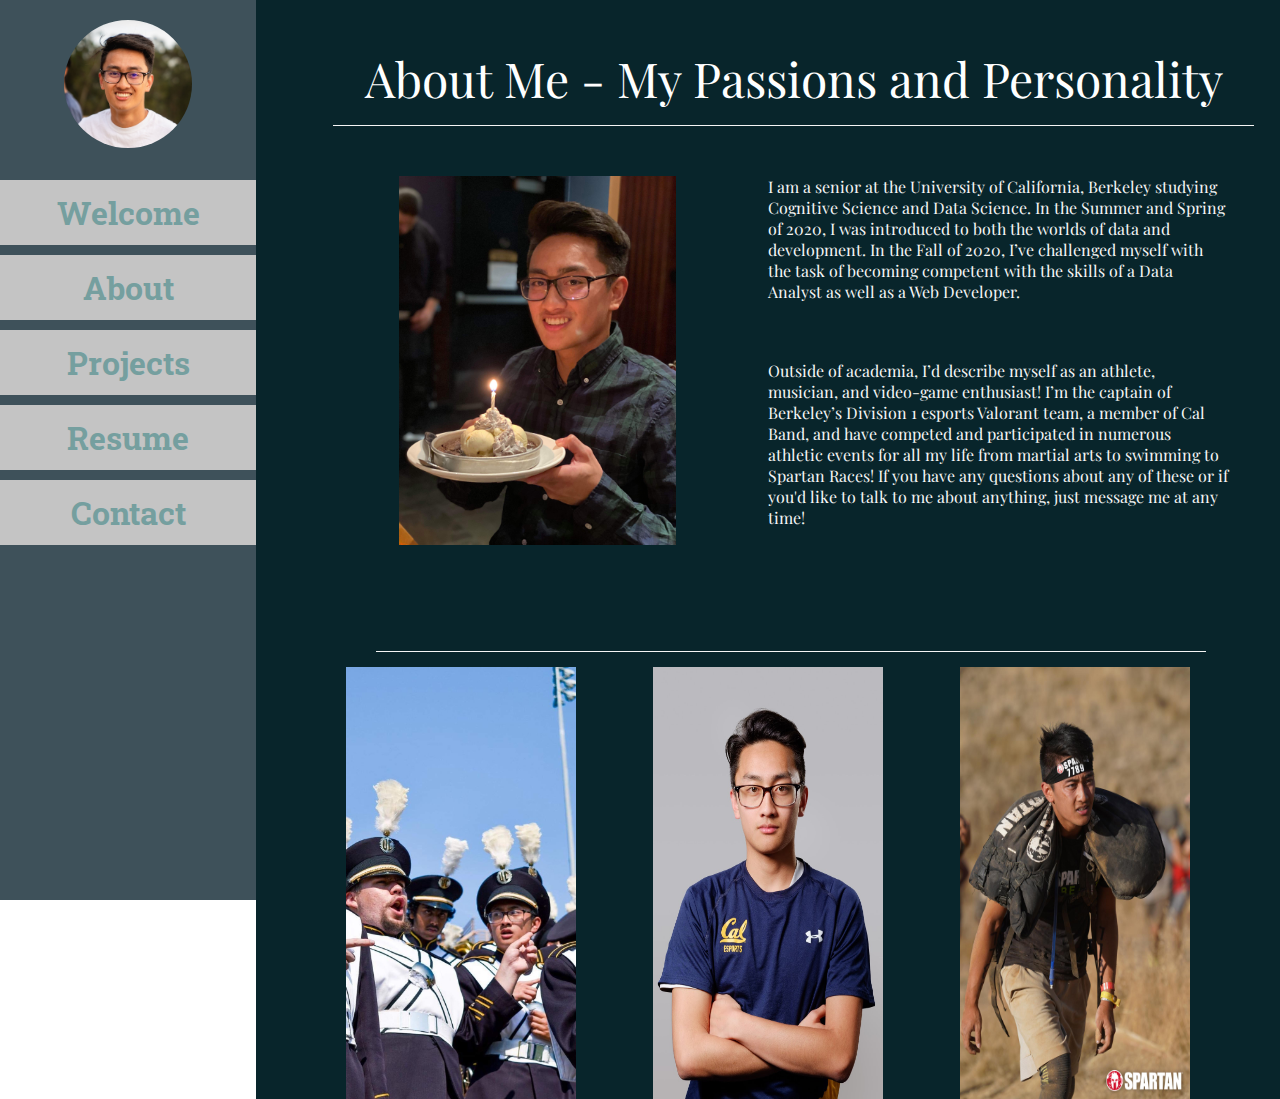
==== about.html @ 90a19e9a "Updated About page and added star to welcome" ====
<!DOCTYPE html>
<html lang="en">
<head>
    <meta charset="UTF-8">
    <meta name="viewport" content="width=device-width, initial-scale=1.0">
    <title>Jeffrey Tran Portfolio</title>
    <link rel = 'stylesheet' type = 'text/css' href = 'assets/css/style.css'> 
    <!-- Links fonts -->
    <link rel="preconnect" href="https://fonts.gstatic.com">
    <link href="https://fonts.googleapis.com/css2?family=Playfair+Display&display=swap" rel="stylesheet">
    <link href='https://fonts.googleapis.com/css?family=Roboto Slab' rel='stylesheet'>

</head>





<body>
    <!-- Navbar Stuff ONLY -->
    <nav class = "navbar"> 
        <div class = 'prof-container'>
            <img class = 'prof-pic' src = 'assets/img/jtface.jpg'>
        </div>
        <ul class = 'site-section'>
            <li class = 'navitem section-welcome'> <a href = 'index.html'> Welcome  </a></li>
            <li class = 'navitem section-about'> <a href = 'about.html'> About </a></li>
            <li class = 'navitem section-projects'> <a href = 'projects.html'> Projects </a></li>
            <li class = 'navitem section-resume'> <a href = 'resume.html'> Resume </a></li>
            <li class = 'navitem section-contact'> <a href = 'contact.html'> Contact </a></li>
        </ul>
    </nav>




    <!-- Content Stuff ONLY -->
    <div class = "content">
        <div class = "content-background-about">
            <div class = "box-welcome-about">
                <div class = "word-container">
                    <h1 class ="text-welcome-about"> About Me - My Passions and Personality </h1>
                </div>
            </div>

            <div class = "about-content">
                <div class = "about-content-row-one">
                    <div class = "photo-container"> 
                        <img class = 'about-first-pic' src = 'assets/img/it-me.JPG'>
                    </div>
                    <div class = "about-intro-container">
                        <p class = "about-intro">
                            I am a senior at the University of California, Berkeley studying Cognitive Science and Data Science. 
                            In the Summer and Spring of 2020, I was introduced to both the worlds of data and development. 
                            In the Fall of 2020, I’ve challenged myself with the task of becoming competent with the skills of 
                            a Data Analyst as well as a Web Developer.
                        </p>
                        <p class = 'about-intro'> 
                            Outside of academia, I’d describe myself as an athlete, musician, and video-game enthusiast! 
                            I’m the captain of Berkeley’s Division 1 esports Valorant team, a member of Cal Band, and have 
                            competed and participated in numerous athletic events for all my life from martial arts to 
                            swimming to Spartan Races! If you have any questions about any of these or if you'd like to talk to me
                            about anything, just message me at any time!
                        </p>
                    </div>
                </div>



                <div class = "about-content-row-two">
                    <div class = "box-welcome-about">
                        <div class = "word-container">
                            <h1 class ="text-welcome-about"> </h1>
                        </div>
                    </div>

                    <div class = "about-content-full-column">


                        <div class = "full-horizontal-photo-container">
                            <div class = "photo-container-horizontal"> 
                                <img class = "about-second-pic" src = 'assets/img/bandojeff.jpg'>
                            </div>
                            <div class = "photo-container-horizontal">
                                <img class = "about-third-pic" src = 'assets/img/esportjeff.JPG'>
                            </div>
                            <div class = "photo-container-horizontal">
                                <img class = "about-fourth-pic" src = 'assets/img/spartanjeff.JPG'>
                            </div>
                        </div>

                    </div>





                </div>

            </div>
        </div>
    </div>

    
</body>



</html>
---- assets/css/style.css ----
/* Sets HTML/BODY to be some size so Content percentages makes sense*/
html, body {
    height: 100%;
    margin: 0;
}

.prof-container {
    display: flex;
    width: 100%;
    justify-content: center;
    align-items: center;
    padding-top: 20px
}

.prof-pic {
    width: 50%;
    border-radius: 50%;
}


.navbar {
    display: block;
    height: 100%; /* Full-height: remove this if you want "auto" height */
    width: 20%; /* Set the width of the sidebar */
    position: fixed; /* Fixed Sidebar (stay in place on scroll) */
    z-index: 1; /* Stay on top */
    top: 0;
    left: 0;
    background-color: #3E515A;
}

.site-section {
    padding: 0px;
    text-align: center;
    color: #759F9F;
    font-family: "Roboto Slab";
    font-size: 32px;
    font-weight: bolder;
}

.navitem {
    display: flex;
    list-style: none;
    margin-bottom: 10px;
    margin-top: 10px;
    background-color: #C4C4C4;
    height: 65px;

    justify-content: center;
    align-items: center;
}
/* Makes clickable things less obvious until hovered */
.navitem a {
    color: #759F9F;
    text-decoration: none;
}
.navitem:hover {
    text-decoration: underline;
    background-color: darkgrey;
}

/* /////////////////////////////// */
/*    CONTENT CSS STARTS HERE      */
.content {
    display: flex;
    flex-direction: column;
    height: 100%;
    margin-left: 20%;
}

.box-welcome {
    height: 33%;
    display: flex;
    flex-direction: column;
    justify-content: center;
    color: white;
}

.box-welcome-about {
    display: flex;
    height: fit-content;
    width: 90%;
    flex-direction: column;
    justify-content: center;
    color:white;

    margin-left: 7.5%;
    margin-right: 7.5%;
    padding-bottom: 15px; 

    border-bottom: solid whitesmoke;
    border-width: thin;

}

.text-welcome {
    margin:0;
    padding-top: 5%;
    font-family: 'Playfair Display';
    font-size: 38px;
    font-weight: lighter;
    letter-spacing: 0px;
}
.text-welcome-about {
    margin:0;
    padding-top: 5%;
    font-family: 'Playfair Display';
    font-size: 48px;
    font-weight: lighter;
    letter-spacing: 0px;
}

.box-adjectives {
    height: 67%;
    display: flex;
    flex-direction: column;
    justify-content: center;
    color: white;
}

.word-container {
    display: flex;
    justify-content: center;
    height: 20%;
}

.text-adjectives {
    display: flex;
    justify-content: center;
    list-style: none;
    margin:0;
    padding:0;
    font-family: 'Playfair Display';
    font-size: 72px;
    letter-spacing: 4px;
    font-weight: bolder;
    text-decoration: underline;

    height:10%
    
}

#blinker {
    animation: blink 1.2s infinite;
    font-size: 92px;
    letter-spacing: -20px;
    margin-top: 0.5%;
    float:right;

    height: 10%;
}

@keyframes blink{
    to {
        opacity: .0;
        }
}


@keyframes twinkle {
    0% {
        opacity: 1
    }
    50% {
        opacity: .0
    }
    100% {
        opacity: 1
    }
}


/* BUILDING THE INDEX BACKGROUND STARTS HERE */

.content-background {
    height: 100%;
    background-color: #2C2929;
}
.content-background-about {

    background-color: #08252B;
}


.building-container {
    display: flex;
    flex-direction: column-reverse;
    height: 80%;
}

.building {
    position: absolute;
}
.building.one {
    height: 69%;
    width: 140px;
    background-color: #000000;
    margin-left: 1.5%;
}
.building.two {
    height: 23%;
    width: 145px;
    background-color: #484848;
    margin-left: 8%;
}
.building.three {
    height: 46%;
    width: 138px;
    background-color: #000000;
    margin-left: 33%;
}
.building.four {
    height: 31%;
    width: 95px;
    background-color: #484848;
    margin-left: 53%;
}
.building.five {
    height: 53%;
    width: 150px;
    background-color: #121212;
    margin-left: 58%;
}
.building.six {
    height: 26%;
    width: 138px;
    background-color: #000000;
    margin-left: 74%;
}
.building.seven {
    height: 58%;
    width: 110px;
    background-color: #121212;
    margin-left: 12%;
}
.building.eight {
    height: 38%;
    width: 110px;
    background-color: #686868;
    margin-left: 28%;
}

.sky {
    display: flex;
    flex-direction: row-reverse;
    height: 80%;

}

.moon {
    display: flex;
    position: absolute;
    height: 150px;
    width: 150px;
    background-color: #A8A8A8;
    border-radius: 50%;
    margin-right: 5%;

}

.star-one {
    display: flex;
    position: absolute;
    width: auto;
    max-width: 60px;
    height: auto;
    max-height: 60px;

    top: 28%;
    right: 4%;

    transform: rotate(24deg);

    animation: twinkle 10s infinite;
    animation-delay: 4s;
}

.star-two {
    display: flex;
    position: absolute;
    width: auto;
    max-width: 45px;
    height: auto;
    max-height: 45px;

    right: 24%;

    transform:rotate(17deg);

    animation: twinkle 6s infinite;
    animation-delay: 6.5s;
}

.star-three {
    display: flex;
    position: absolute;
    width: auto;
    max-width: 60px;
    height: auto;
    max-height: 60px;


    right: 40%;
    top: 20%;

    transform: rotate(17deg);

    animation: twinkle 7s infinite;
    animation-delay: 2s;
}

.star-four {
    display: flex;
    position: absolute;
    width: auto;
    max-width: 75px;
    height: auto;
    max-height: 75px;


    right: 57%;
    top: 24%;
    transform: rotate(-24deg);

    animation: twinkle 9s infinite;
    animation-delay: 8s;

}

.star-five {
    display: flex;
    position: absolute;
    width: auto;
    max-width: 75px;
    height: auto;
    max-height: 75px;


    top: 26%;
    right: 19%;
    transform: rotate(-24deg);

    animation: twinkle 8s infinite;
    animation-delay: 10s;

}

.star-six {
    display: flex;
    position: absolute;
    width: auto;
    max-width: 80px;
    height: auto;
    max-height: 80px;

    top: 9%;
    right: 67%;
    transform: rotate(24deg);

    animation: twinkle 10s infinite;
    animation-delay: 10s;
}



/* BUILDING ABOUT-CONTENT   */ 
.about-content {
    display: flex;
    flex-direction: column;
    height: fit-content;
    margin-left: 5%;
    margin-right: 5%;
}


.about-content-row-one {
    display: flex;
    flex-direction: row;

    margin-top: 50px;
}

.photo-container {
    display: flex;
    justify-content: center;

    width: 50%;
}

.about-intro-container {
    display: flex;
    flex-direction: column;
    width: 50%;
}

.about-intro {
    color: whitesmoke;
    font-family: 'Playfair Display';
    width: 100%;
    height: 50%;
    font-size: 16px;

    margin-top:0;
}




.about-content-row-two {
    display: flex;
    flex-direction: column;

    margin-top: 50px;
}

.about-content-full-column {
    display: flex;
    flex-direction: column;
    justify-content: center;
    margin-top: 15px;
    width: 100%;

}

.about-content-container {
    display: flex;
    width: 100%;

}

.about-more {
    font-size: 18px;
    color: white;


}

.about-content-lesshalf-column {
    width: 31%;
}

.photo-container-horizontal {
    display: flex;
    justify-content: center;
    width: 100%;
}

.about-first-pic {
    width: 60%;
}

.about-second-pic {
    width: 75%;
}

.about-third-pic {
    width: 75%;
}
.about-fourth-pic{
    width: 75%
}

.full-horizontal-photo-container {
    display: flex;
    flex-direction: row;
    width: 100%;
}
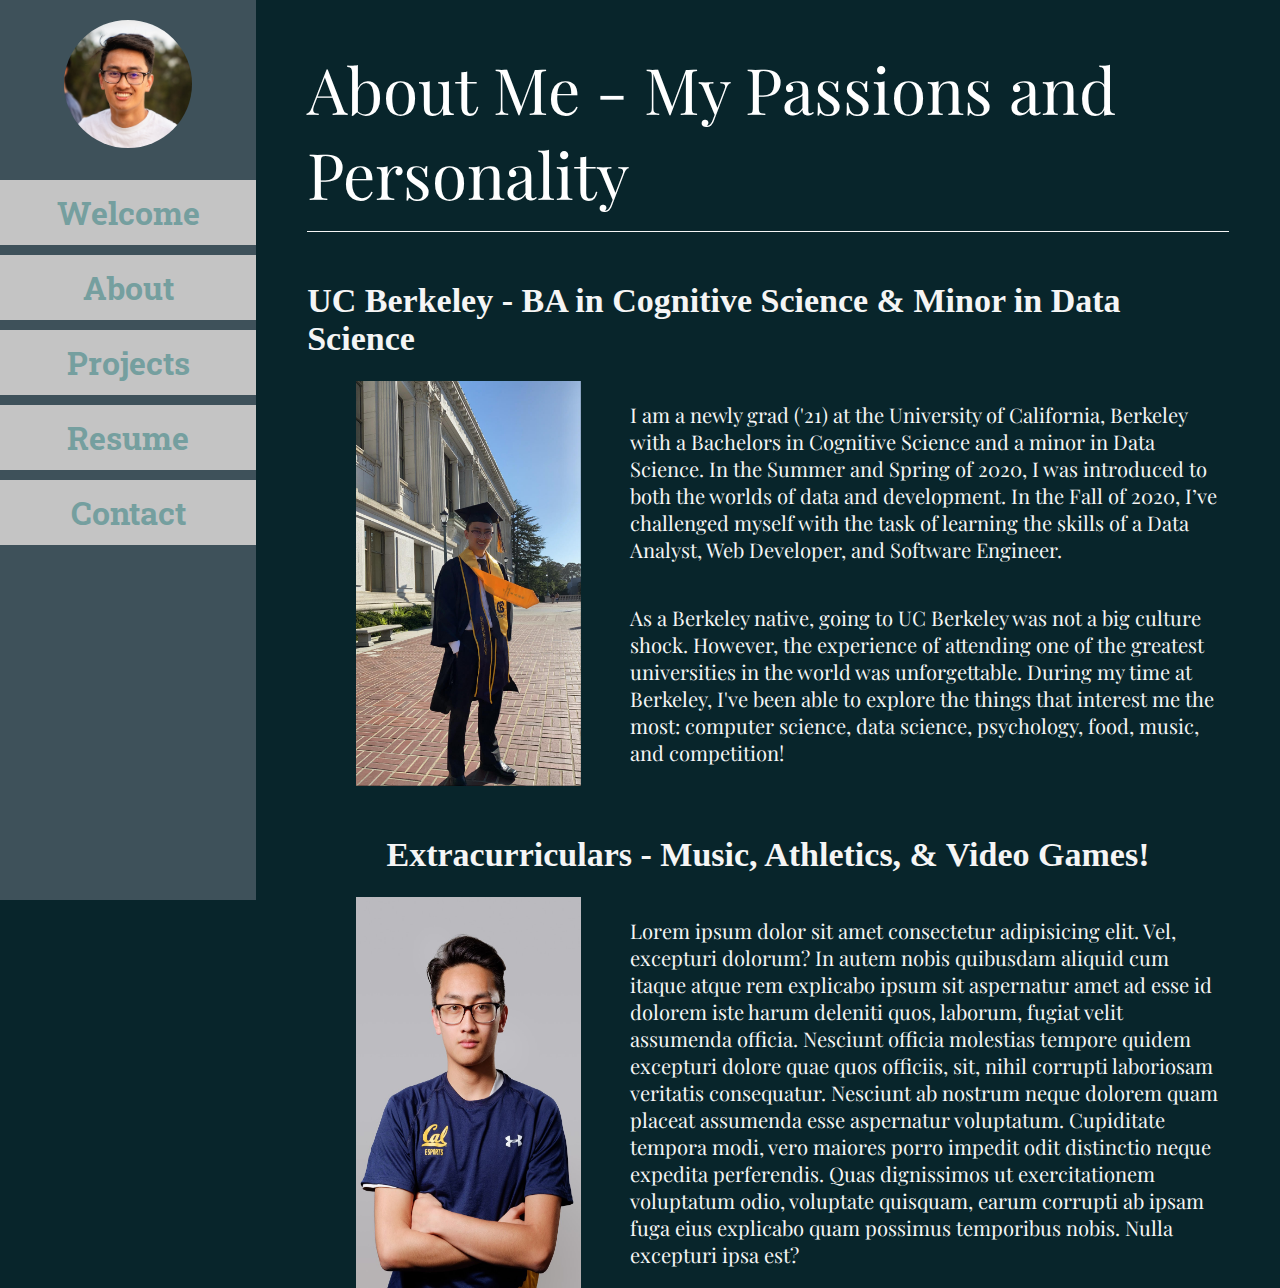
==== commit 51e51515: "updated about page" ====
--- a/about.html
+++ b/about.html
@@ -3,15 +3,15 @@
 <head>
     <meta charset="UTF-8">
     <meta name="viewport" content="width=device-width, initial-scale=1.0">
-    <title>Jeffrey Tran Portfolio</title>
-    <link rel = 'stylesheet' type = 'text/css' href = 'assets/css/style.css'> 
+    <title>Jeffrey Tran - About</title>
+    <!-- NOTE THE DIFFERENCE IN CSS FILETYPE -->
+    <link rel = 'stylesheet' type = 'text/css' href = 'assets/css/aboutstyle.css'> 
     <!-- Links fonts -->
     <link rel="preconnect" href="https://fonts.gstatic.com">
     <link href="https://fonts.googleapis.com/css2?family=Playfair+Display&display=swap" rel="stylesheet">
     <link href='https://fonts.googleapis.com/css?family=Roboto Slab' rel='stylesheet'>
 
 </head>
-
 
 
 
@@ -36,36 +36,79 @@
 
     <!-- Content Stuff ONLY -->
     <div class = "content">
-        <div class = "content-background-about">
-            <div class = "box-welcome-about">
+        <div class = "content-background-container">
+            <div class = "box-welcome">
                 <div class = "word-container">
-                    <h1 class ="text-welcome-about"> About Me - My Passions and Personality </h1>
+                    <h1 class ="text-welcome"> About Me - My Passions and Personality </h1>
                 </div>
             </div>
 
-            <div class = "about-content">
-                <div class = "about-content-row-one">
-                    <div class = "photo-container"> 
-                        <img class = 'about-first-pic' src = 'assets/img/it-me.JPG'>
+
+
+            <div class = "inner-content">
+                <!-- ROW ONE -->
+                <div class = "inner-content-row-one">
+                    <!-- row title -->
+                    <div class = "row-title">
+                        <h1 class = "row-one-text-title-education">
+                            UC Berkeley - BA in Cognitive Science & Minor in Data Science
+                        </h1>
                     </div>
-                    <div class = "about-intro-container">
-                        <p class = "about-intro">
-                            I am a senior at the University of California, Berkeley studying Cognitive Science and Data Science. 
-                            In the Summer and Spring of 2020, I was introduced to both the worlds of data and development. 
-                            In the Fall of 2020, I’ve challenged myself with the task of becoming competent with the skills of 
-                            a Data Analyst as well as a Web Developer.
-                        </p>
-                        <p class = 'about-intro'> 
-                            Outside of academia, I’d describe myself as an athlete, musician, and video-game enthusiast! 
-                            I’m the captain of Berkeley’s Division 1 esports Valorant team, a member of Cal Band, and have 
-                            competed and participated in numerous athletic events for all my life from martial arts to 
-                            swimming to Spartan Races! If you have any questions about any of these or if you'd like to talk to me
-                            about anything, just message me at any time!
-                        </p>
+
+                    <!-- row content -->
+                    <div class = "row-content">
+                        <div class = "row-one-photo-container">
+                            <img class = "first-pic" src = "assets/img/jtgrad.jpg">
+                        </div>
+
+                        <div class = "row-one-text-container">
+
+                            <p class = "row-one-text-actual">
+                                I am a newly grad ('21) at the University of California, Berkeley with a Bachelors in Cognitive Science
+                                and a minor in Data Science. In the Summer and Spring of 2020, I was introduced to both the worlds of data and development. 
+                                In the Fall of 2020, I’ve challenged myself with the task of learning the skills of a Data Analyst, Web Developer, and Software Engineer.
+                            </p>
+                            <p class = "row-one-text-actual-two"> 
+                                As a Berkeley native, going to UC Berkeley was not a big culture shock. However, the experience of attending one of the greatest universities in the world was 
+                                unforgettable. During my time at Berkeley, I've been able to explore the things that interest me the most: computer science, data science, psychology,
+                                food, music, and competition! 
+                            </p>
+                        </div>
                     </div>
                 </div>
 
+                <!-- ROW TWO -->
+                <div class = "inner-content-row-two">
+                    <!-- row title -->
+                    <div class = "row-title">
+                        <h1 class = "row-two-text-title-passion">
+                            Extracurriculars - Music, Athletics, & Video Games!
+                        </h1>
+                    </div>
 
+                    <!-- row content -->
+                    <div class = "row-content">
+                        <div class = "row-one-photo-container">
+                            <img class = "first-pic" src = "assets/img/esportjeff.JPG">
+                        </div>
+
+                        <div class = "row-one-text-container">
+                            <p class = "row-one-text-actual">
+                                Lorem ipsum dolor sit amet consectetur adipisicing elit. Vel, excepturi dolorum? 
+                                In autem nobis quibusdam aliquid cum itaque atque rem explicabo ipsum sit aspernatur 
+                                amet ad esse id dolorem iste harum deleniti quos, laborum, fugiat velit assumenda officia.
+                                 Nesciunt officia molestias tempore quidem excepturi dolore quae quos officiis, sit, nihil
+                                  corrupti laboriosam veritatis consequatur. Nesciunt ab nostrum neque dolorem quam placeat assumenda esse aspernatur voluptatum. Cupiditate tempora modi, vero maiores porro impedit odit distinctio neque expedita perferendis. Quas dignissimos ut exercitationem voluptatum odio, voluptate quisquam, earum corrupti ab ipsam fuga eius explicabo quam possimus temporibus nobis. Nulla excepturi ipsa est?
+                            </p>
+                        </div>
+        
+                    </div>
+                </div>
+            </div>
+
+
+
+            <!-- <div class = "about-content">
 
                 <div class = "about-content-row-two">
                     <div class = "box-welcome-about">
@@ -97,13 +140,12 @@
 
                 </div>
 
-            </div>
+            </div> -->
         </div>
     </div>
 
-    
+
 </body>
 
 
-
 </html>--- a/assets/css/aboutstyle.css
+++ b/assets/css/aboutstyle.css
@@ -0,0 +1,209 @@
+/* Sets HTML/BODY to be some size so Content percentages makes sense*/
+html, body {
+    height: 100%;
+    margin: 0;
+
+    background-color: #08252B;
+}
+
+.prof-container {
+    display: flex;
+    width: 100%;
+    justify-content: center;
+    align-items: center;
+    padding-top: 20px
+}
+
+.prof-pic {
+    width: 50%;
+    border-radius: 50%;
+}
+
+
+.navbar {
+    display: block;
+    height: 100%; /* Full-height: remove this if you want "auto" height */
+    width: 20%; /* Set the width of the sidebar */
+    position: fixed; /* Fixed Sidebar (stay in place on scroll) */
+    z-index: 1; /* Stay on top */
+    top: 0;
+    left: 0;
+    background-color: #3E515A;
+}
+
+.site-section {
+    padding: 0px;
+    text-align: center;
+    color: #759F9F;
+    font-family: "Roboto Slab";
+    font-size: 32px;
+    font-weight: bolder;
+}
+
+.navitem {
+    display: flex;
+    list-style: none;
+    margin-bottom: 10px;
+    margin-top: 10px;
+    background-color: #C4C4C4;
+    height: 65px;
+
+    justify-content: center;
+    align-items: center;
+}
+/* Makes clickable things less obvious until hovered */
+.navitem a {
+    color: #759F9F;
+    text-decoration: none;
+}
+.navitem:hover {
+    text-decoration: underline;
+    background-color: darkgrey;
+}
+
+
+/* /////////////////////////////// */
+/*    CONTENT CSS STARTS HERE      */
+.content {
+    display: flex;
+    flex-direction: column;
+    height: 100%;
+    margin-left: 20%;
+}
+
+/*  TITLE - "About Me - My Passions and Personality */
+.box-welcome {
+    display: flex;
+    height: fit-content;
+    width: 90%;
+    flex-direction: column;
+    justify-content: center;
+    color:white;
+
+    margin-left: 5%;
+    margin-right: 5%;
+    padding-bottom: 15px; 
+
+    border-bottom: solid whitesmoke;
+    border-width: thin;
+
+}
+
+.word-container {
+    display: flex;
+    justify-content: center;
+    height: 20%;
+}
+
+
+.text-welcome {
+    margin:0;
+    padding-top: 5%;
+    font-family: 'Playfair Display';
+    font-size: 64px;
+    font-weight: lighter;
+    letter-spacing: 0px;
+}
+
+.content-background-container {
+    height: 100%;
+    background-color: #08252B;
+    
+}
+
+
+
+/* INNER CONTENT - BELOW TITLE  */
+
+.inner-content {
+    display: flex;
+    flex-direction: column;
+    height: fit-content;
+    margin-left: 5%;
+    margin-right: 5%;
+}
+
+/* ROW ONE */ 
+.inner-content-row-one {
+    display: flex;
+    flex-direction: column;
+    margin-top: 50px;
+}
+
+.row-content {
+    display: flex;
+    flex-direction: row;
+}
+
+.row-one-text-title-education {
+    color: whitesmoke;
+
+    display: flex;
+    justify-content: center;
+
+    font-size: 34px;
+    margin-top: 0;
+}
+
+.row-one-photo-container {
+    display: flex;
+    justify-content: center;
+    width: 35%;
+}
+
+.first-pic {
+    width: 70%;
+}
+
+
+.row-one-text-container {
+    display: flex;
+    flex-direction: column;
+    justify-content: space-around;
+    width: 65%;
+}
+
+.row-one-text-actual {
+    color: whitesmoke;
+    font-family: "Playfair Display";
+    width: 100%;
+    height: fit-content;
+    font-size: 2.25vh;
+
+}
+
+.row-one-text-actual-two {
+    color: whitesmoke;
+    font-family: "Playfair Display";
+    width: 100%;
+    height: fit-content;
+    font-size: 2.25vh;
+
+}
+
+
+
+/* ROW TWO */ 
+.inner-content-row-two {
+    display: flex;
+    flex-direction: column;
+    margin-top: 50px;
+}
+
+.row-two-text-title-passion {
+    color: whitesmoke;
+
+    display: flex;
+    justify-content: center;
+
+    font-size: 34px;
+    margin-top: 0;
+}
+
+.slideshow {
+    width: 70%;
+}
+
+
+
+
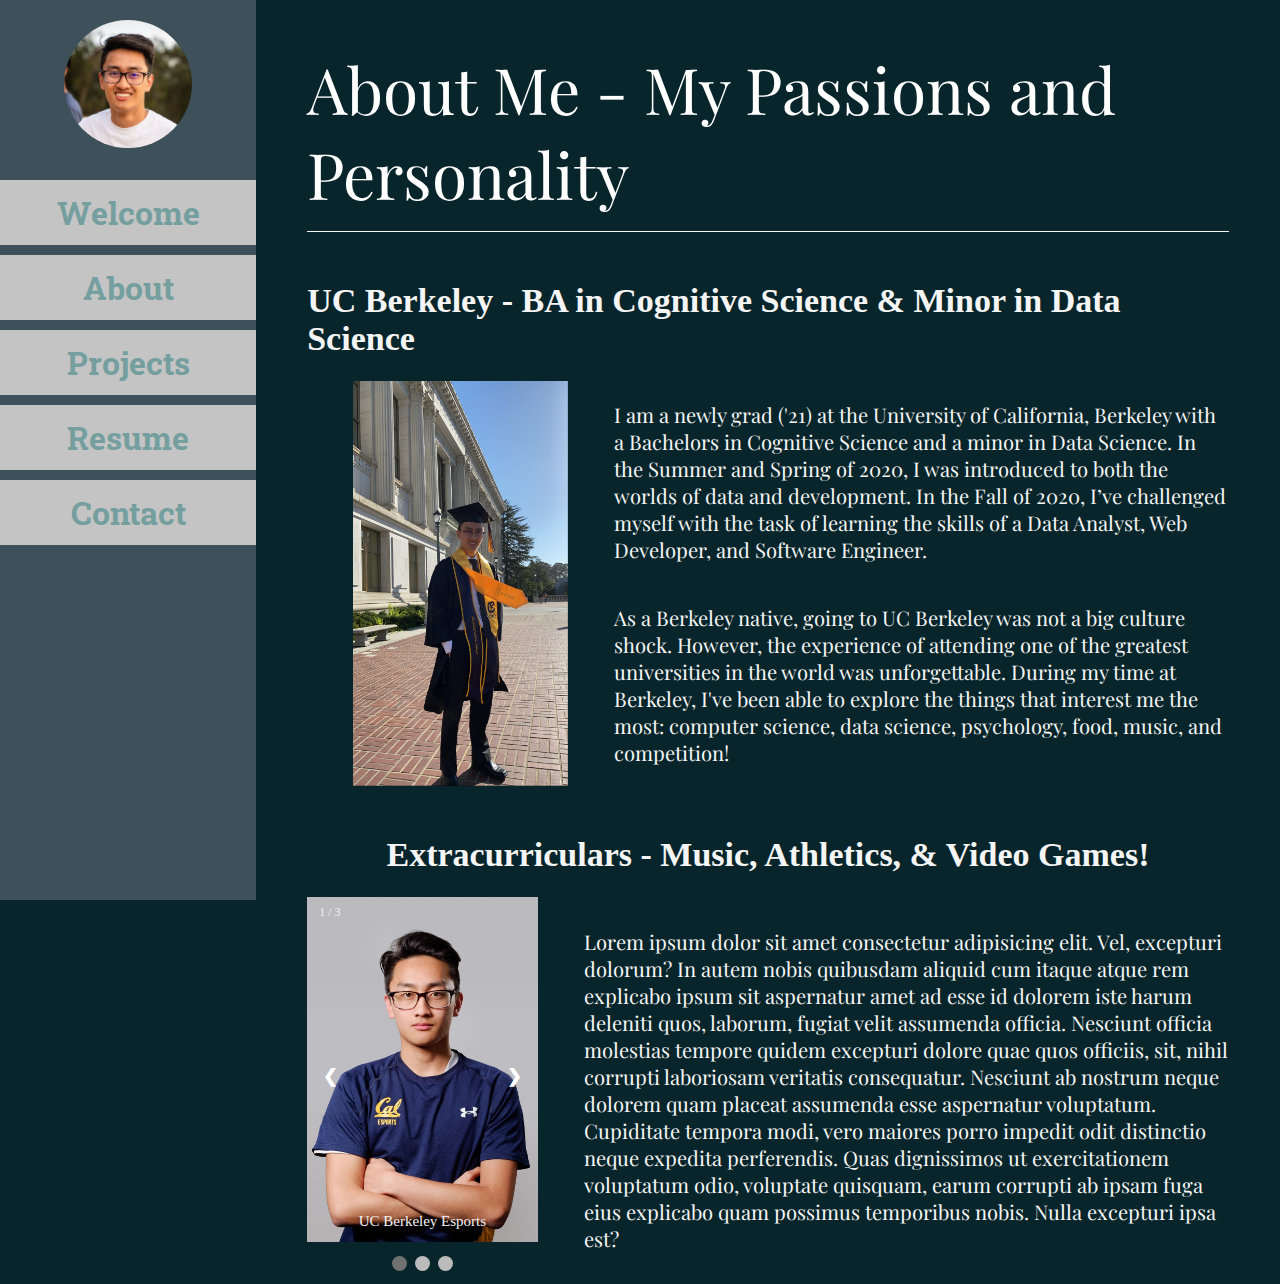
==== commit 5b0c047b: "worked on about page" ====
--- a/about.html
+++ b/about.html
@@ -88,9 +88,42 @@
 
                     <!-- row content -->
                     <div class = "row-content">
-                        <div class = "row-one-photo-container">
-                            <img class = "first-pic" src = "assets/img/esportjeff.JPG">
+                        <div class = "slideshow-container-top">
+                            <div class = "slideshow-container">
+
+                                <!-- Full-Width images with number and caption text -->
+                                <div class = "mySlides fade">
+                                    <div class = "numbertext"> 1 / 3 </div>
+                                    <img class = "slide-photo" src = "assets/img/esportjeff.JPG">
+                                    <div class = "text"> UC Berkeley Esports </div>
+                                </div>
+    
+                                <div class = "mySlides fade">
+                                    <div class = "numbertext"> 2 / 3 </div>
+                                    <img class = "slide-photo" src = "assets/img/jeffbando2.JPG">
+                                    <div class = "text"> Cal Band </div>
+                                </div>
+    
+                                <div class = "mySlides fade">
+                                    <div class = "numbertext"> 3 / 3 </div>
+                                    <img class = "slide-photo" src = "assets/img/spartanjeff.JPG">
+                                    <div class = "text"> Spartan Race </div>
+                                </div>
+    
+                                <!-- Next and previous buttons -->
+                                <a class="prev" onclick="plusSlides(-1)">&#10094;</a>
+                                <a class="next" onclick="plusSlides(1)">&#10095;</a>
+                            </div>
+    
+                            <!-- The dots/circles -->
+                            <div style = "text-align:center">
+                                <span class="dot" onclick="currentSlide(1)"></span>
+                                <span class="dot" onclick="currentSlide(2)"></span>
+                                <span class="dot" onclick="currentSlide(3)"></span>
+                            </div>
                         </div>
+
+
 
                         <div class = "row-one-text-container">
                             <p class = "row-one-text-actual">
@@ -108,39 +141,6 @@
 
 
 
-            <!-- <div class = "about-content">
-
-                <div class = "about-content-row-two">
-                    <div class = "box-welcome-about">
-                        <div class = "word-container">
-                            <h1 class ="text-welcome-about"> </h1>
-                        </div>
-                    </div>
-
-                    <div class = "about-content-full-column">
-
-
-                        <div class = "full-horizontal-photo-container">
-                            <div class = "photo-container-horizontal"> 
-                                <img class = "about-second-pic" src = 'assets/img/bandojeff.jpg'>
-                            </div>
-                            <div class = "photo-container-horizontal">
-                                <img class = "about-third-pic" src = 'assets/img/esportjeff.JPG'>
-                            </div>
-                            <div class = "photo-container-horizontal">
-                                <img class = "about-fourth-pic" src = 'assets/img/spartanjeff.JPG'>
-                            </div>
-                        </div>
-
-                    </div>
-
-
-
-
-
-                </div>
-
-            </div> -->
         </div>
     </div>
 
@@ -148,4 +148,8 @@
 </body>
 
 
+
+<!-- Connect javascript at the end-->
+<script type = "text/javascript" src= "assets/js/aboutscript.js"></script>
+
 </html>--- a/assets/css/aboutstyle.css
+++ b/assets/css/aboutstyle.css
@@ -151,6 +151,7 @@
     width: 35%;
 }
 
+
 .first-pic {
     width: 70%;
 }
@@ -160,7 +161,7 @@
     display: flex;
     flex-direction: column;
     justify-content: space-around;
-    width: 65%;
+    width: 70%;
 }
 
 .row-one-text-actual {
@@ -200,10 +201,113 @@
     margin-top: 0;
 }
 
-.slideshow {
-    width: 70%;
-}
-
-
-
-
+
+
+/* SLIDESHOW STUFF FROM W3-SCHOOLS WOOO */
+
+* {box-sizing:border-box}
+
+.slide-photo {
+    height: 100%;
+    width: 100%;
+}
+
+.slideshow-container-top {
+    display: flex;
+    width: 25%;
+    flex-direction: column;
+    margin-right: 5%;
+}
+/* Slideshow container */
+.slideshow-container {
+    position: relative;
+}
+
+/* Hide the images by default */
+.mySlides {
+  display: flex;
+  justify-content: center;
+}
+
+/* Next & previous buttons */
+.prev, .next {
+    cursor: pointer;
+    position: absolute;
+    top: 50%;
+    width: auto;
+    margin-top: -22px;
+    padding: 16px;
+    color: white;
+    font-weight: bold;
+    font-size: 18px;
+    transition: 0.6s ease;
+    border-radius: 0 3px 3px 0;
+    user-select: none;
+  }
+/* Position the "next button" to the right */
+.next {
+  right: 0;
+  border-radius: 3px 0 0 3px;
+}
+
+/* On hover, add a black background color with a little bit see-through */
+.prev:hover, .next:hover {
+  background-color: rgba(0,0,0,0.8);
+}
+
+/* Caption text */
+.text {
+  color: #f2f2f2;
+  font-size: 15px;
+  padding: 8px 12px;
+  position: absolute;
+  bottom: 8px;
+  width: 100%;
+  text-align: center;
+}
+
+/* Number text (1/3 etc) */
+.numbertext {
+  color: #f2f2f2;
+  font-size: 12px;
+  padding: 8px 12px;
+  position: absolute;
+  top: 0;
+}
+
+/* The dots/bullets/indicators */
+.dot {
+  cursor: pointer;
+  height: 15px;
+  width: 15px;
+  margin: 4% 2px;
+
+  background-color: #bbb;
+  border-radius: 50%;
+  display: inline-block;
+  transition: background-color 0.6s ease;
+}
+
+.active, .dot:hover {
+  background-color: #717171;
+}
+
+/* Fading animation */
+.fade {
+  -webkit-animation-name: fade;
+  -webkit-animation-duration: 1.5s;
+  animation-name: fade;
+  animation-duration: 1.5s;
+}
+
+@-webkit-keyframes fade {
+  from {opacity: .4}
+  to {opacity: 1}
+}
+
+@keyframes fade {
+  from {opacity: .4}
+  to {opacity: 1}
+}
+
+
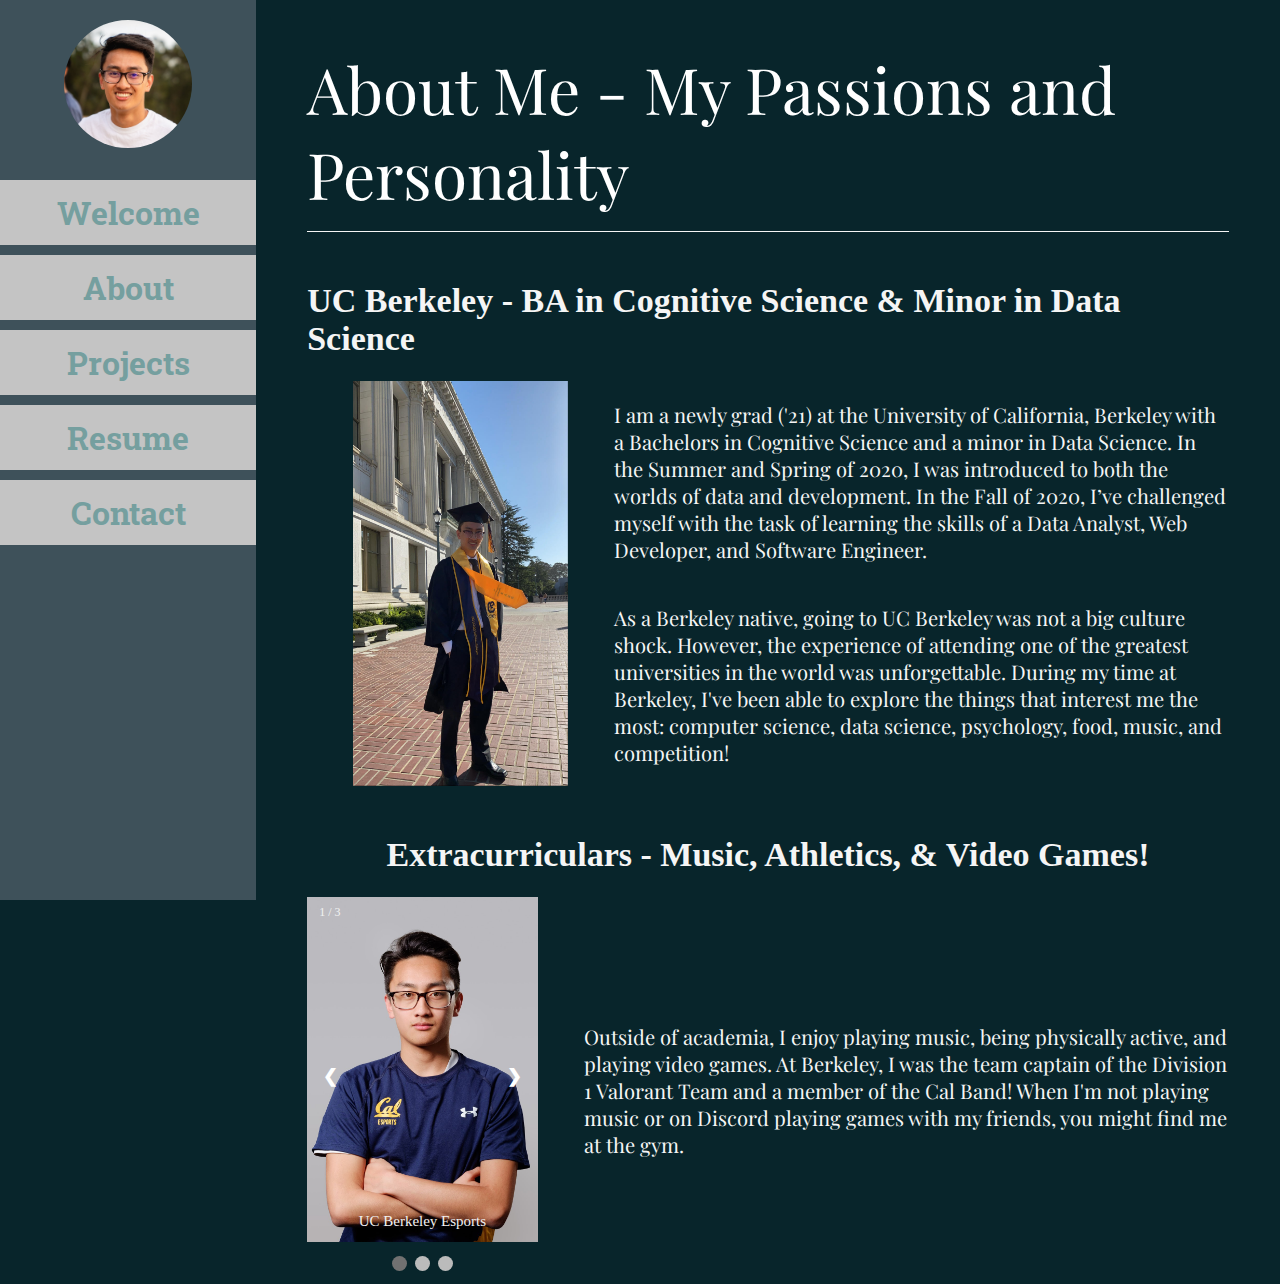
==== commit 187a9b6a: "finsihed about" ====
--- a/about.html
+++ b/about.html
@@ -63,12 +63,12 @@
 
                         <div class = "row-one-text-container">
 
-                            <p class = "row-one-text-actual">
+                            <p class = "about-text">
                                 I am a newly grad ('21) at the University of California, Berkeley with a Bachelors in Cognitive Science
                                 and a minor in Data Science. In the Summer and Spring of 2020, I was introduced to both the worlds of data and development. 
                                 In the Fall of 2020, I’ve challenged myself with the task of learning the skills of a Data Analyst, Web Developer, and Software Engineer.
                             </p>
-                            <p class = "row-one-text-actual-two"> 
+                            <p class = "about-text"> 
                                 As a Berkeley native, going to UC Berkeley was not a big culture shock. However, the experience of attending one of the greatest universities in the world was 
                                 unforgettable. During my time at Berkeley, I've been able to explore the things that interest me the most: computer science, data science, psychology,
                                 food, music, and competition! 
@@ -126,12 +126,10 @@
 
 
                         <div class = "row-one-text-container">
-                            <p class = "row-one-text-actual">
-                                Lorem ipsum dolor sit amet consectetur adipisicing elit. Vel, excepturi dolorum? 
-                                In autem nobis quibusdam aliquid cum itaque atque rem explicabo ipsum sit aspernatur 
-                                amet ad esse id dolorem iste harum deleniti quos, laborum, fugiat velit assumenda officia.
-                                 Nesciunt officia molestias tempore quidem excepturi dolore quae quos officiis, sit, nihil
-                                  corrupti laboriosam veritatis consequatur. Nesciunt ab nostrum neque dolorem quam placeat assumenda esse aspernatur voluptatum. Cupiditate tempora modi, vero maiores porro impedit odit distinctio neque expedita perferendis. Quas dignissimos ut exercitationem voluptatum odio, voluptate quisquam, earum corrupti ab ipsam fuga eius explicabo quam possimus temporibus nobis. Nulla excepturi ipsa est?
+                            <p class = "about-text">
+                                Outside of academia, I enjoy playing music, being physically active, and playing video games. At Berkeley, I was the team 
+                                captain of the Division 1 Valorant Team and a member of the Cal Band! When I'm not playing music or on Discord playing games with my 
+                                friends, you might find me at the gym.
                             </p>
                         </div>
         
--- a/assets/css/aboutstyle.css
+++ b/assets/css/aboutstyle.css
@@ -164,24 +164,14 @@
     width: 70%;
 }
 
-.row-one-text-actual {
+
+.about-text {
     color: whitesmoke;
     font-family: "Playfair Display";
     width: 100%;
     height: fit-content;
     font-size: 2.25vh;
-
-}
-
-.row-one-text-actual-two {
-    color: whitesmoke;
-    font-family: "Playfair Display";
-    width: 100%;
-    height: fit-content;
-    font-size: 2.25vh;
-
-}
-
+}
 
 
 /* ROW TWO */ 
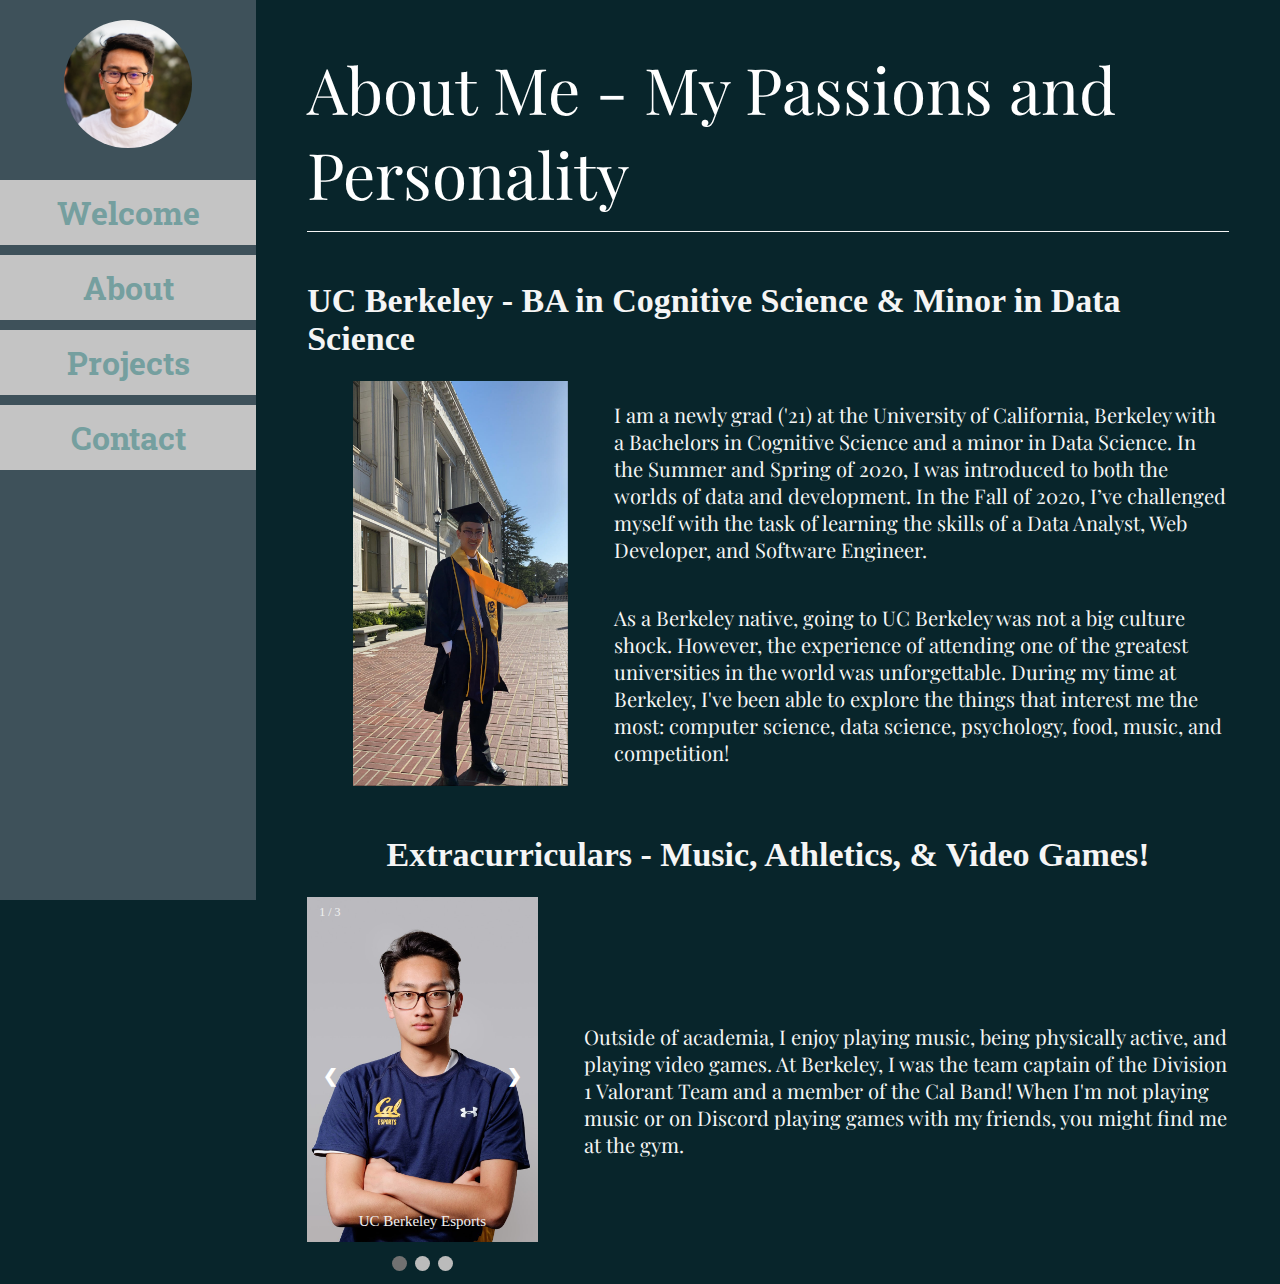
==== commit 21b1ce03: "Deleted Resume Page and have a better understanding of react :)" ====
--- a/about.html
+++ b/about.html
@@ -26,7 +26,6 @@
             <li class = 'navitem section-welcome'> <a href = 'index.html'> Welcome  </a></li>
             <li class = 'navitem section-about'> <a href = 'about.html'> About </a></li>
             <li class = 'navitem section-projects'> <a href = 'projects.html'> Projects </a></li>
-            <li class = 'navitem section-resume'> <a href = 'resume.html'> Resume </a></li>
             <li class = 'navitem section-contact'> <a href = 'contact.html'> Contact </a></li>
         </ul>
     </nav>
@@ -137,8 +136,6 @@
                 </div>
             </div>
 
-
-
         </div>
     </div>
 
